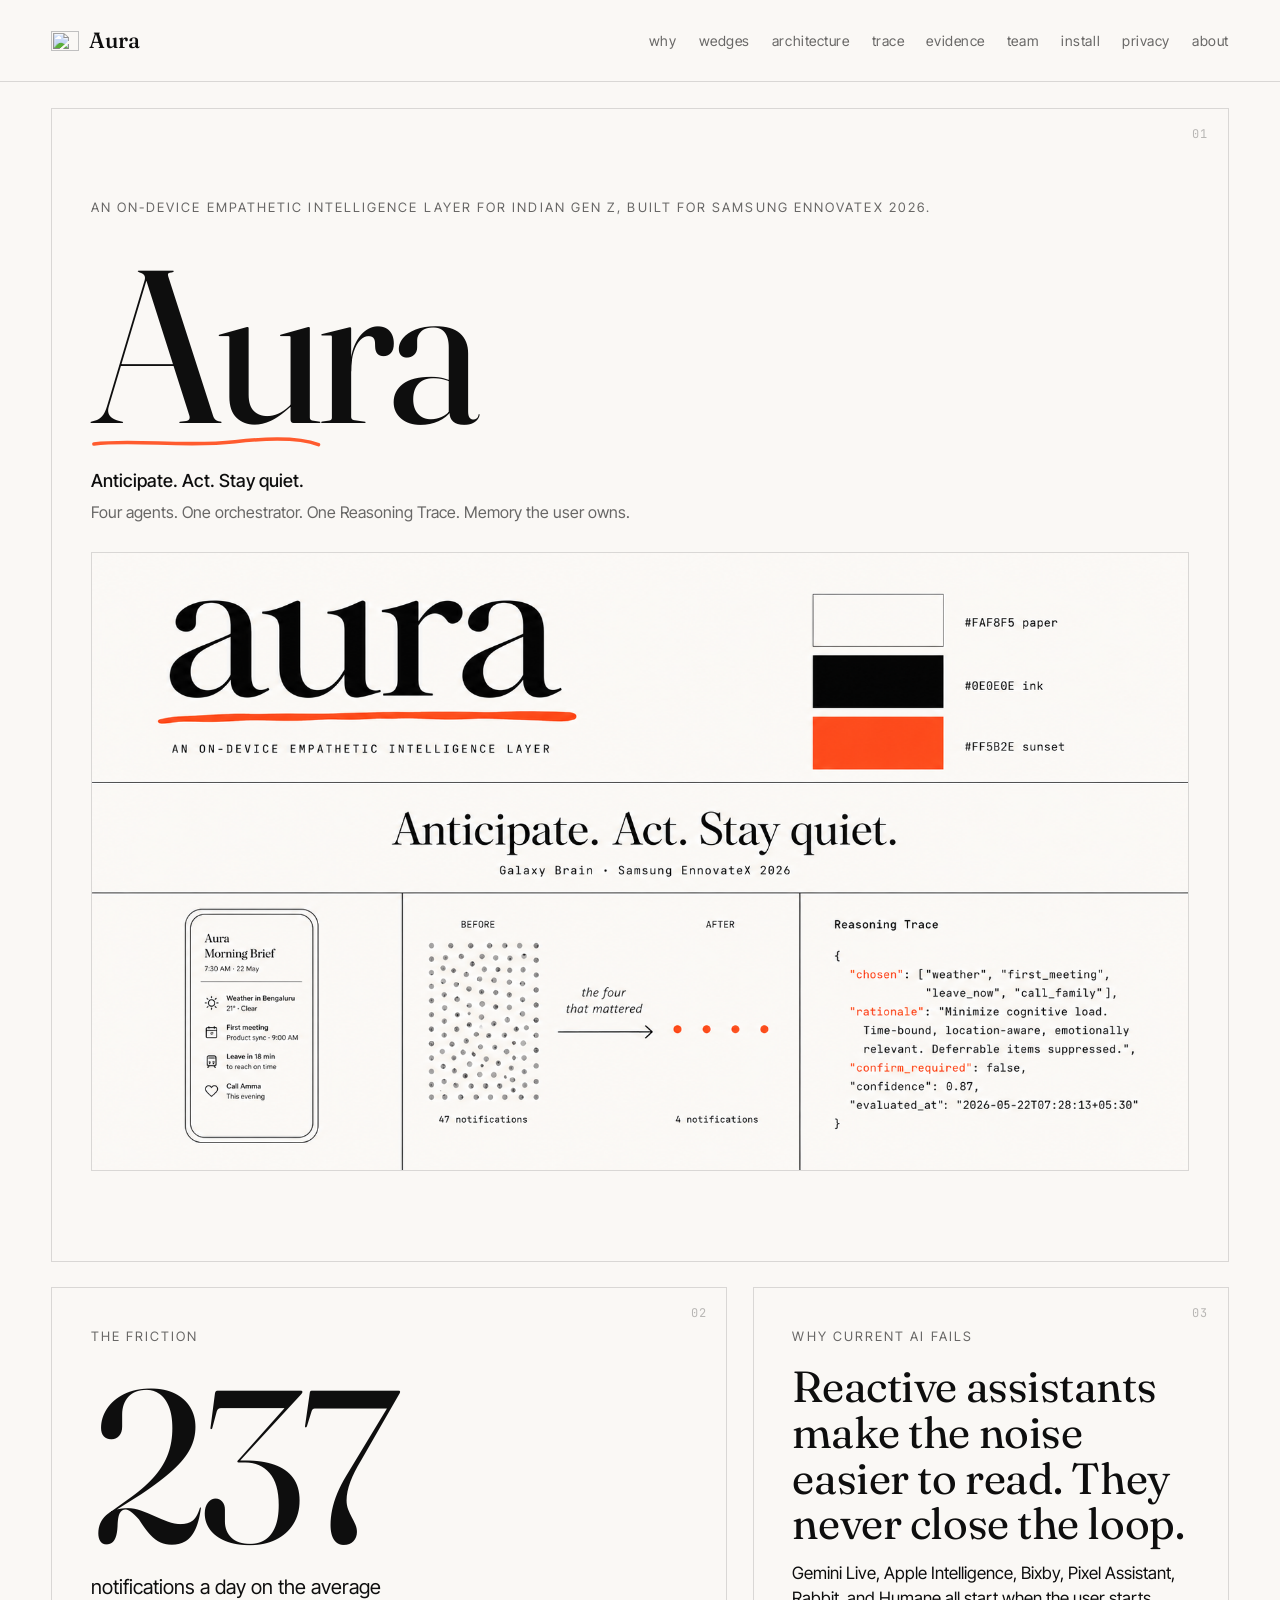
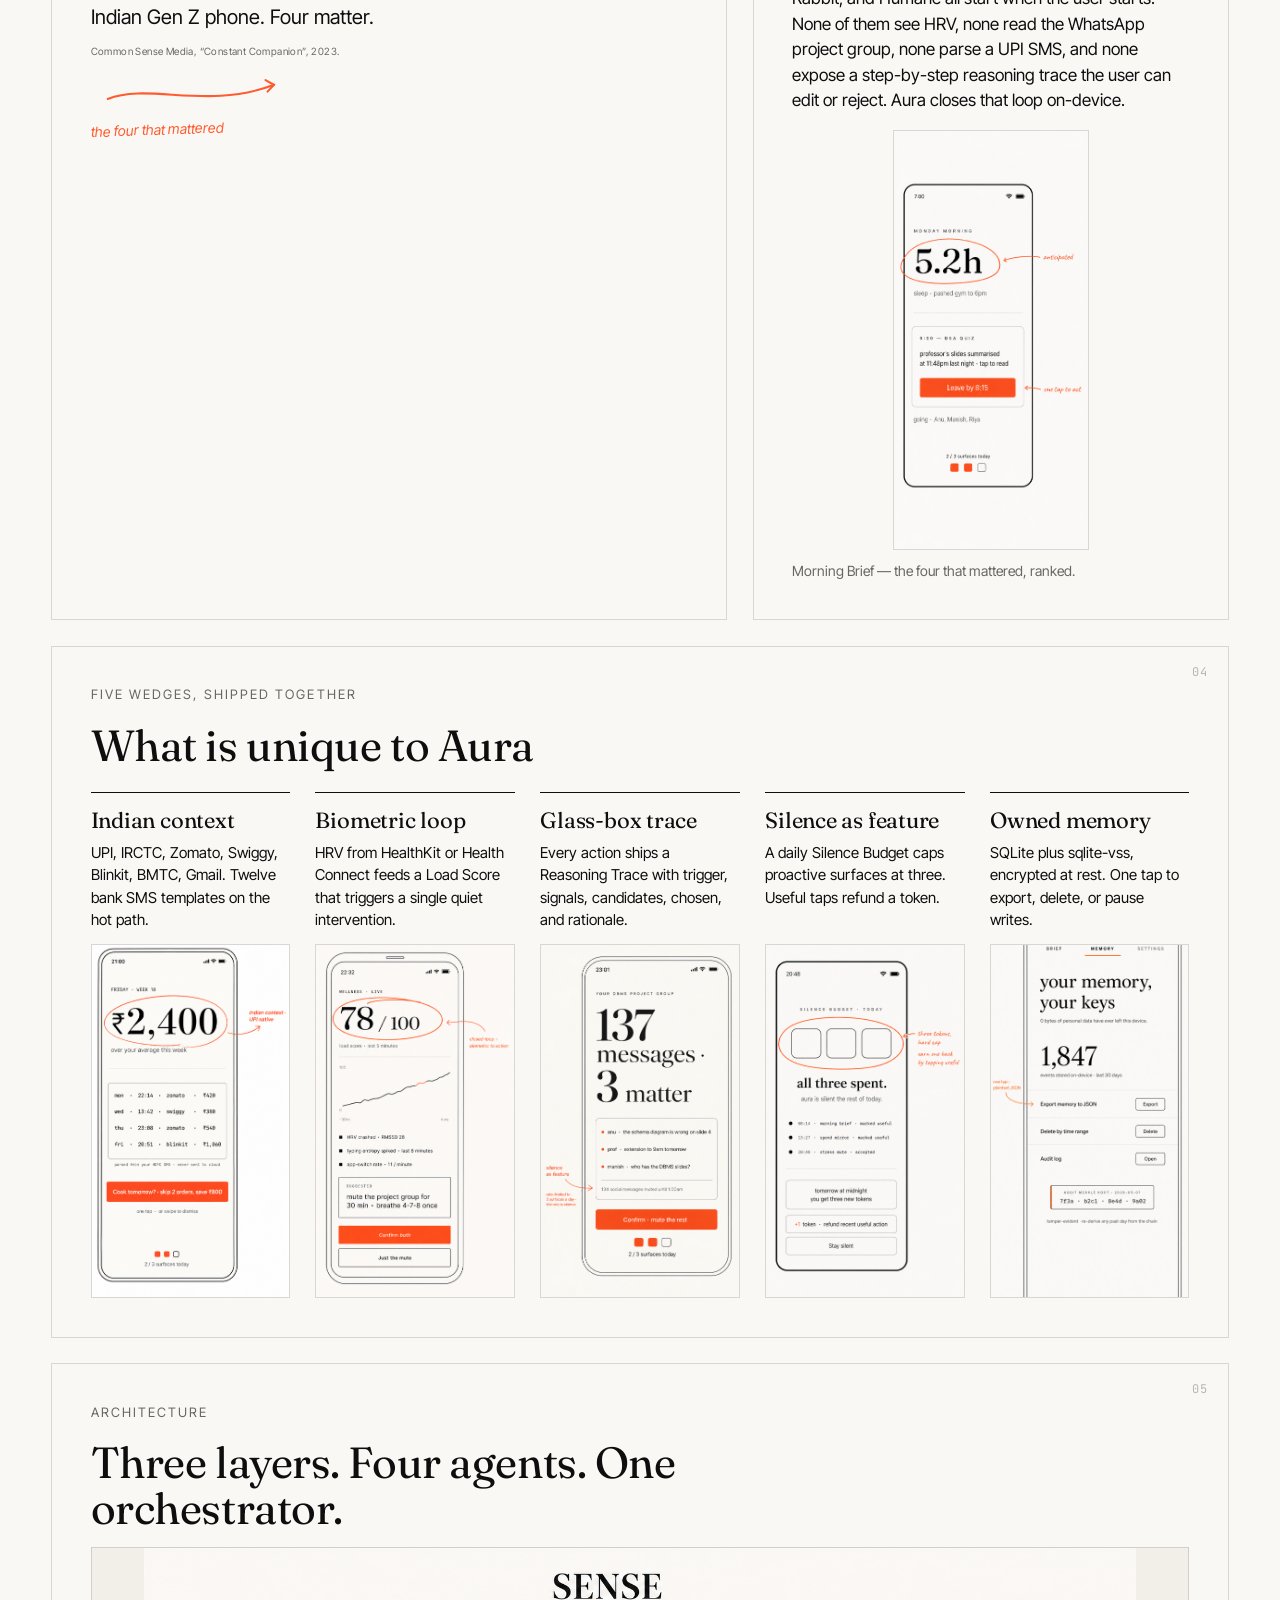
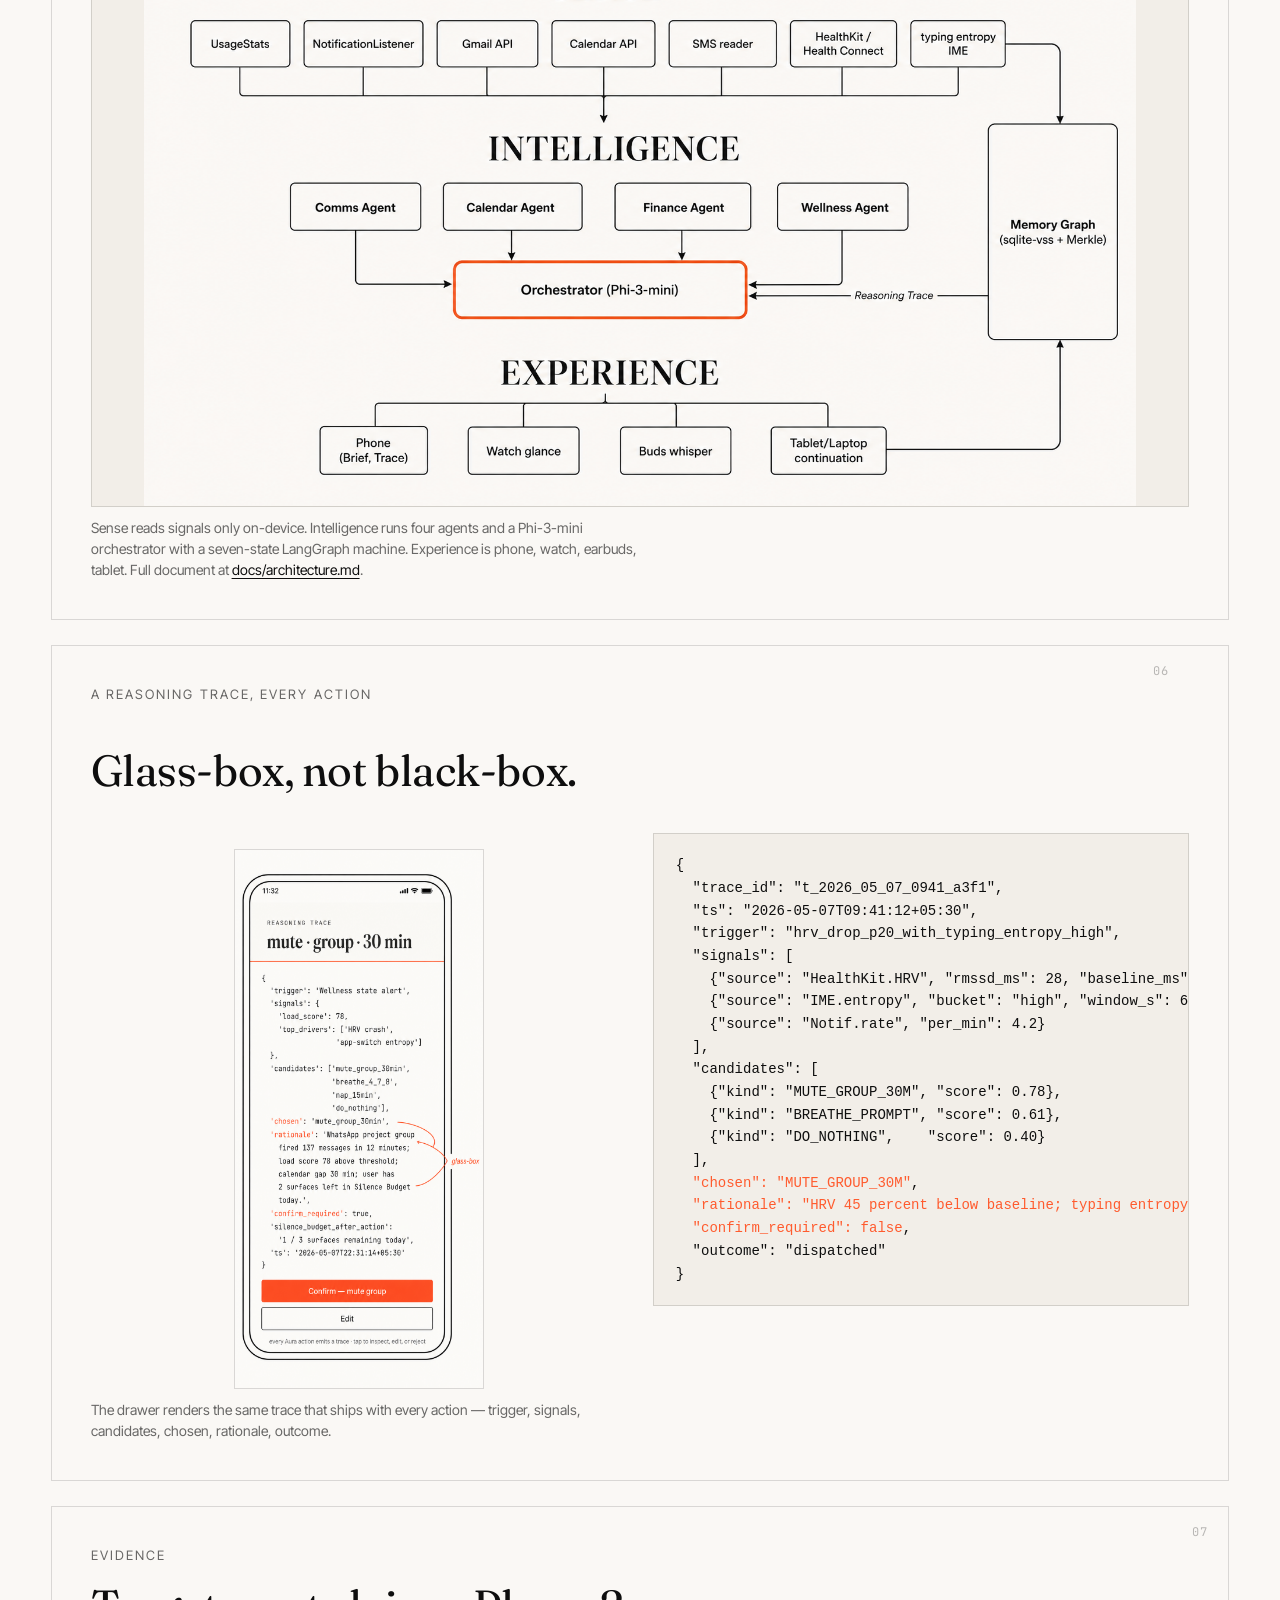
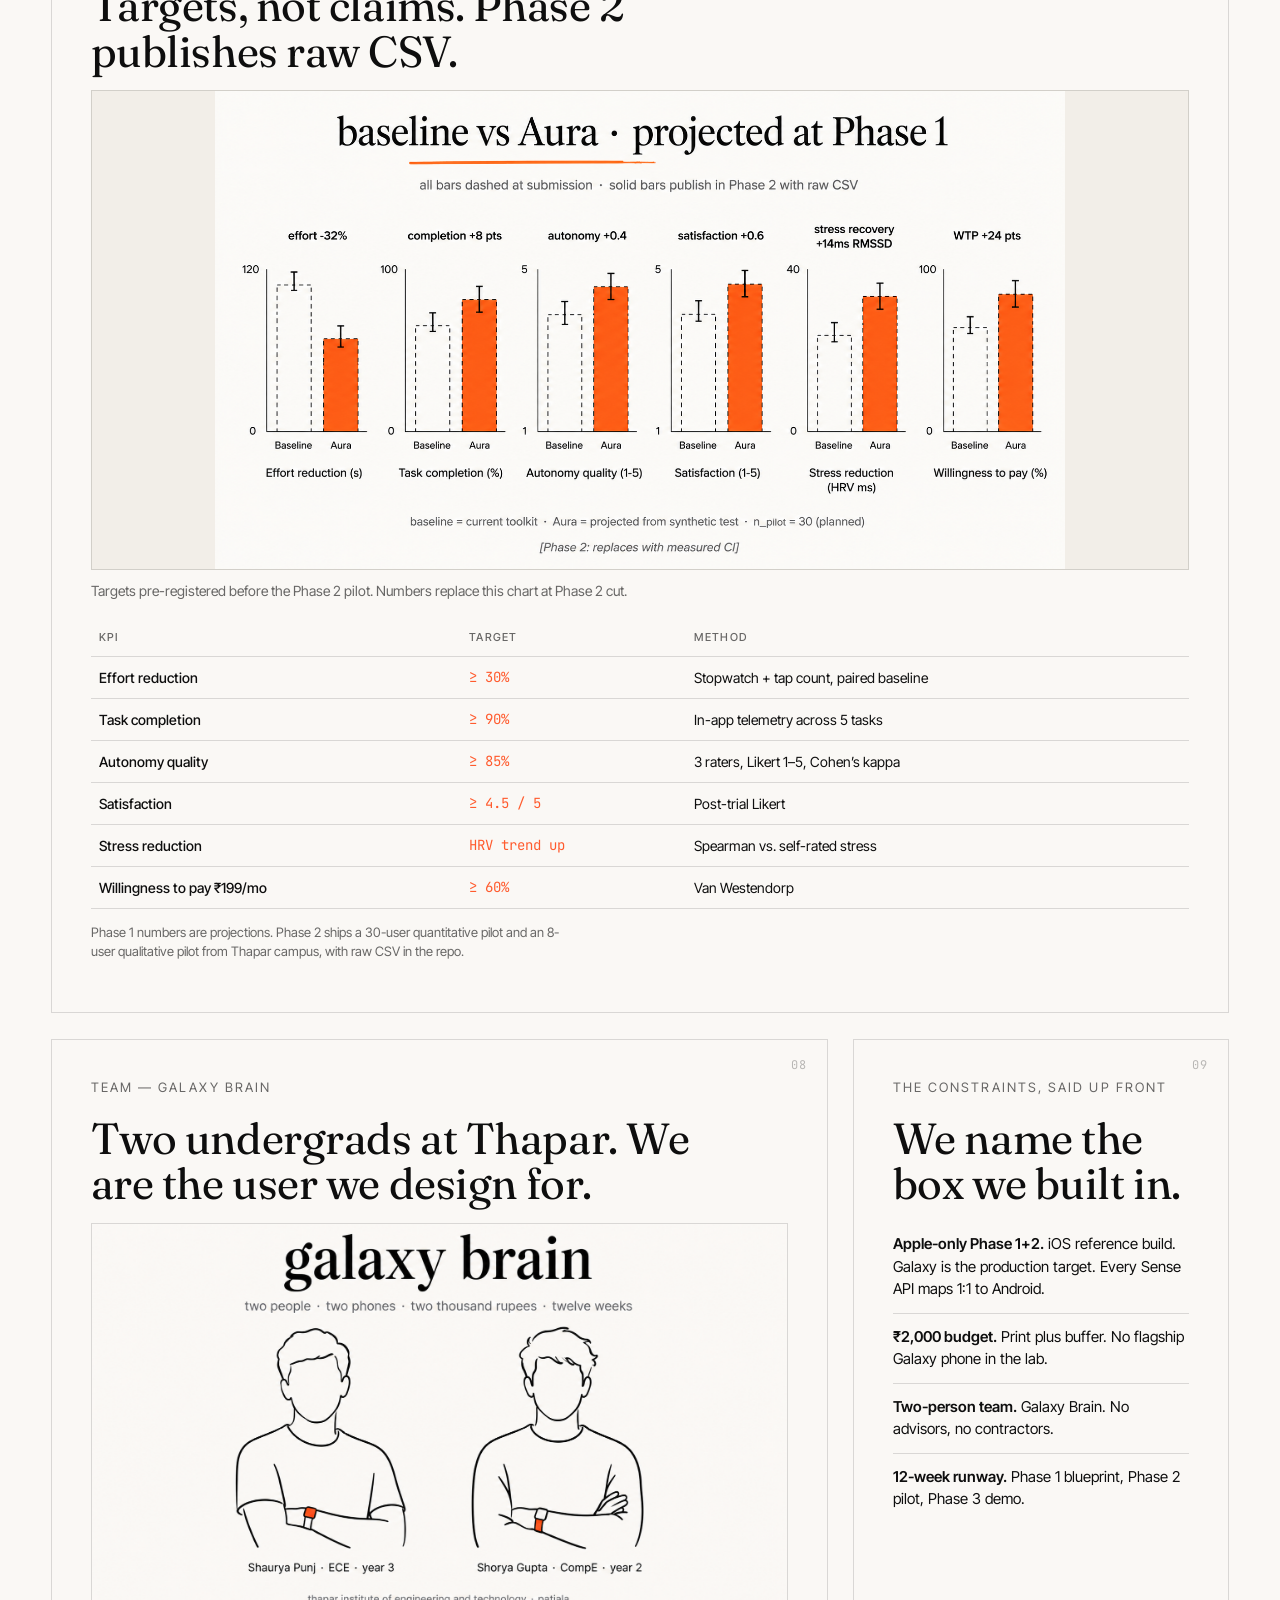
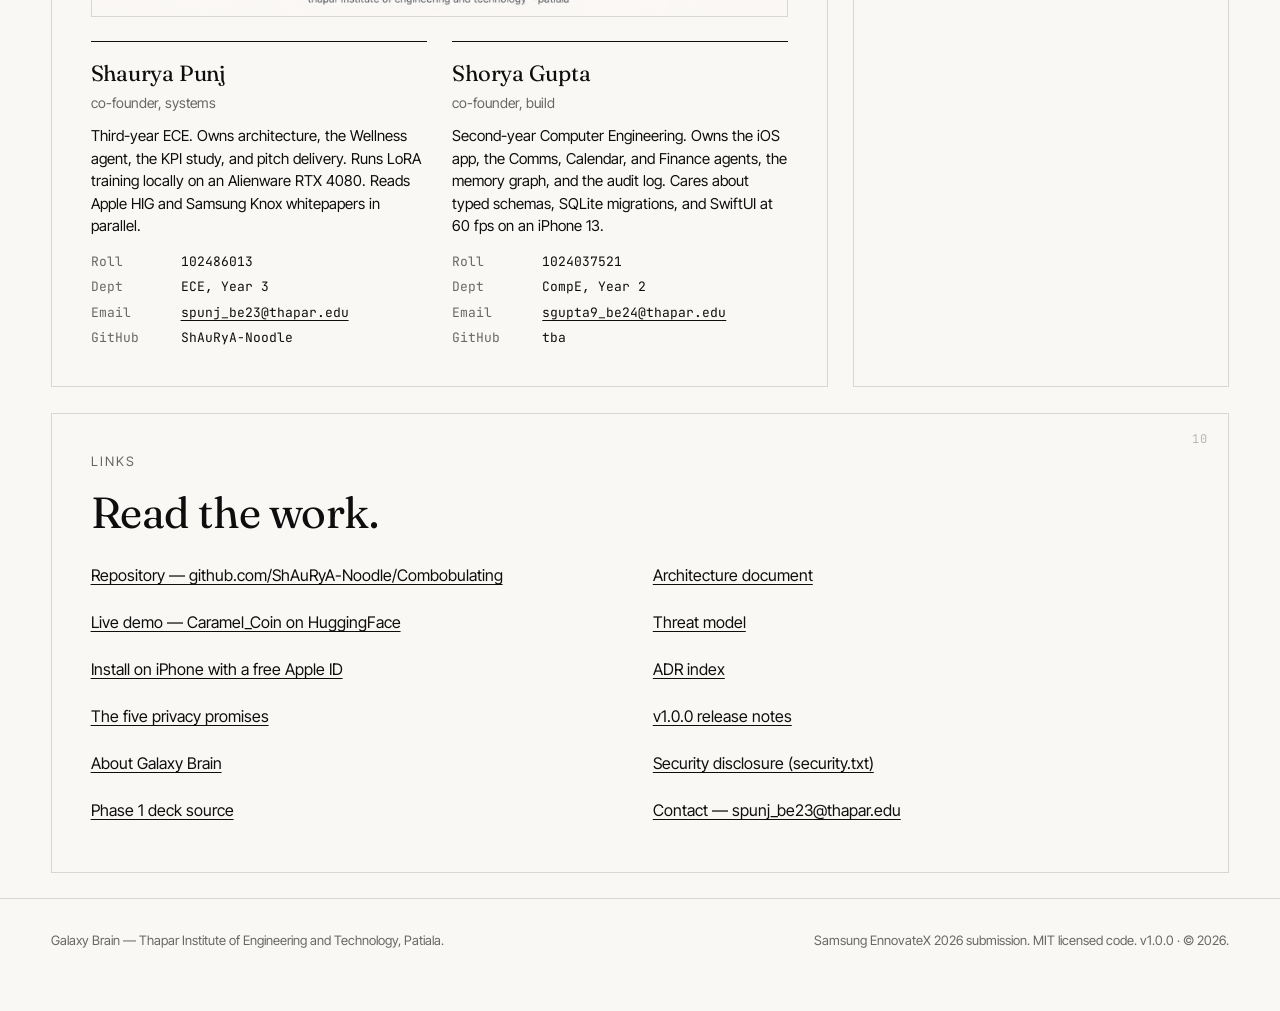
==== docs/site/index.html @ 8a56273a "release: v1.0.0 — Aura ships as a real product Eight parallel agents, eight slices of real engineeri" ====
<!doctype html>
<html lang="en">
<head>
<meta charset="utf-8" />
<meta name="viewport" content="width=device-width,initial-scale=1" />
<title>Aura — Anticipate. Act. Stay quiet.</title>
<meta name="description" content="An on-device empathetic intelligence layer for Indian Gen Z. Built by Galaxy Brain at Thapar Institute for Samsung EnnovateX 2026." />
<meta name="theme-color" content="#FAF8F5" />
<meta property="og:title" content="Aura — Anticipate. Act. Stay quiet." />
<meta property="og:description" content="On-device empathetic intelligence for Indian Gen Z. Four agents, one Phi-3-mini orchestrator, a glass-box Reasoning Trace, a Silence Budget capped at three a day." />
<meta property="og:image" content="assets/aura_01_brand_identity_board.png" />
<meta property="og:type" content="website" />
<meta name="twitter:card" content="summary_large_image" />
<link rel="canonical" href="https://shaurya-noodle.github.io/Combobulating/" />
<link rel="icon" type="image/svg+xml" href="assets/aura_logo.svg" />
<link rel="preconnect" href="https://fonts.googleapis.com" />
<link rel="preconnect" href="https://fonts.gstatic.com" crossorigin />
<link href="https://fonts.googleapis.com/css2?family=Fraunces:opsz,wght@9..144,300;9..144,400;9..144,500;9..144,600&family=Inter+Tight:wght@400;500;600&family=JetBrains+Mono:wght@400;500&display=swap" rel="stylesheet" />
<link rel="stylesheet" href="style.css" />
</head>
<body>
<a class="skip" href="#main">skip to content</a>

<header class="topbar" role="banner">
  <a class="brand" href="#01" aria-label="Aura, home">
    <img src="assets/aura_logo.svg" alt="" width="28" height="28" />
    <span>Aura</span>
  </a>
  <nav class="nav" aria-label="primary">
    <a href="#03">why</a>
    <a href="#04">wedges</a>
    <a href="#05">architecture</a>
    <a href="#06">trace</a>
    <a href="#07">evidence</a>
    <a href="#08">team</a>
    <a href="install.html">install</a>
    <a href="privacy.html">privacy</a>
    <a href="about.html">about</a>
  </nav>
</header>

<main id="main" class="bento" role="main">

  <!-- 01 HERO -->
  <section id="01" class="tile tile-hero" aria-labelledby="hero-title">
    <span class="tile-num">01</span>
    <span class="kicker">an on-device empathetic intelligence layer for indian gen z, built for samsung ennovatex 2026.</span>
    <h1 id="hero-title" class="hero-word">
      Aura
      <svg class="underline" viewBox="0 0 320 18" aria-hidden="true">
        <path d="M4 11 C 60 4, 130 16, 200 8 S 300 6, 316 12" fill="none" stroke="#FF5B2E" stroke-width="5" stroke-linecap="round"/>
      </svg>
    </h1>
    <p class="tagline">Anticipate. Act. Stay quiet.</p>
    <p class="lede">Four agents. One orchestrator. One Reasoning Trace. Memory the user owns.</p>
    <figure class="hero-figure">
      <img src="assets/aura_01_brand_identity_board.png" alt="Aura brand identity board: warm off-white field, deep ink wordmark, sunset-orange accent rule, four agent tiles, and a sample Reasoning Trace." loading="eager" width="1600" height="900" />
    </figure>
  </section>

  <!-- 02 FRICTION -->
  <section id="02" class="tile tile-friction" aria-labelledby="friction-title">
    <span class="tile-num">02</span>
    <span class="kicker">the friction</span>
    <p class="numeral" id="friction-title" aria-label="237 notifications">237</p>
    <p class="numeral-label">notifications a day on the average Indian Gen Z phone. Four matter.</p>
    <p class="cite">Common Sense Media, &ldquo;Constant Companion&rdquo;, 2023.</p>
    <svg class="annotation" viewBox="0 0 220 60" aria-hidden="true">
      <path d="M10 30 C 60 12, 130 48, 210 20" fill="none" stroke="#FF5B2E" stroke-width="2.5" stroke-linecap="round"/>
      <path d="M200 14 L 210 20 L 202 28" fill="none" stroke="#FF5B2E" stroke-width="2.5" stroke-linecap="round"/>
    </svg>
    <p class="annot-text">the four that mattered</p>
  </section>

  <!-- 03 WHY -->
  <section id="03" class="tile tile-why" aria-labelledby="why-title">
    <span class="tile-num">03</span>
    <span class="kicker">why current AI fails</span>
    <h2 id="why-title">Reactive assistants make the noise easier to read. They never close the loop.</h2>
    <p>
      Gemini Live, Apple Intelligence, Bixby, Pixel Assistant, Rabbit, and Humane all
      start when the user starts. None of them see HRV, none read the WhatsApp project
      group, none parse a UPI SMS, and none expose a step-by-step reasoning trace the
      user can edit or reject. Aura closes that loop on-device.
    </p>
    <figure>
      <img src="assets/aura_02_screen_morning_brief.png" alt="Morning Brief screen: a single card naming the four things that matter today, ranked, each with a one-tap action." loading="lazy" width="1080" height="1920" />
      <figcaption>Morning Brief — the four that mattered, ranked.</figcaption>
    </figure>
  </section>

  <!-- 04 WEDGES -->
  <section id="04" class="tile tile-wedges" aria-labelledby="wedges-title">
    <span class="tile-num">04</span>
    <span class="kicker">five wedges, shipped together</span>
    <h2 id="wedges-title">What is unique to Aura</h2>
    <ul class="wedges">
      <li>
        <h3>Indian context</h3>
        <p>UPI, IRCTC, Zomato, Swiggy, Blinkit, BMTC, Gmail. Twelve bank SMS templates on the hot path.</p>
        <img src="assets/aura_05_screen_spend_mirror.png" alt="Spend Mirror screen: month-to-date totals across UPI, Zomato, Swiggy, Blinkit, IRCTC; an anomaly flag highlighted in sunset orange." loading="lazy" width="1080" height="1920" />
      </li>
      <li>
        <h3>Biometric loop</h3>
        <p>HRV from HealthKit or Health Connect feeds a Load Score that triggers a single quiet intervention.</p>
        <img src="assets/aura_07_screen_load_score_panel.png" alt="Load Score panel: HRV trend, sleep debt, notification rate, composite Load Score number with a recommended action." loading="lazy" width="1080" height="1920" />
      </li>
      <li>
        <h3>Glass-box trace</h3>
        <p>Every action ships a Reasoning Trace with trigger, signals, candidates, chosen, and rationale.</p>
        <img src="assets/aura_06_screen_quiet_group_chat.png" alt="Quiet Group Chat screen: a WhatsApp project group muted for 30 minutes with the rationale visible inline." loading="lazy" width="1080" height="1920" />
      </li>
      <li>
        <h3>Silence as feature</h3>
        <p>A daily Silence Budget caps proactive surfaces at three. Useful taps refund a token.</p>
        <img src="assets/aura_08_screen_silence_budget_state.png" alt="Silence Budget settings: three small dots representing today's tokens, with one consumed and two remaining." loading="lazy" width="1080" height="1920" />
      </li>
      <li>
        <h3>Owned memory</h3>
        <p>SQLite plus sqlite-vss, encrypted at rest. One tap to export, delete, or pause writes.</p>
        <img src="assets/aura_04_screen_memory_tab.png" alt="Memory tab: a list of recent nodes — events, transactions, conversations — with export and delete-by-time-range affordances." loading="lazy" width="1080" height="1920" />
      </li>
    </ul>
  </section>

  <!-- 05 ARCHITECTURE -->
  <section id="05" class="tile tile-arch" aria-labelledby="arch-title">
    <span class="tile-num">05</span>
    <span class="kicker">architecture</span>
    <h2 id="arch-title">Three layers. Four agents. One orchestrator.</h2>
    <figure class="arch-figure">
      <img src="assets/aura_12_arch_3_layer_diagram.png" alt="Three-layer architecture diagram: Sense layer at the top reading on-device signals, Intelligence layer in the middle running four agents and a Phi-3-mini orchestrator on a state machine, Experience layer at the bottom across phone, watch, earbuds, tablet. A memory graph and audit log persist on-device alongside." loading="lazy" width="1600" height="1200" />
      <figcaption>
        Sense reads signals only on-device. Intelligence runs four agents and a Phi-3-mini
        orchestrator with a seven-state LangGraph machine. Experience is phone, watch,
        earbuds, tablet. Full document at <a href="../architecture.md">docs/architecture.md</a>.
      </figcaption>
    </figure>
  </section>

  <!-- 06 REASONING TRACE -->
  <section id="06" class="tile tile-trace" aria-labelledby="trace-title">
    <span class="tile-num">06</span>
    <span class="kicker">a reasoning trace, every action</span>
    <h2 id="trace-title">Glass-box, not black-box.</h2>
    <figure class="trace-figure">
      <img src="assets/aura_03_screen_reasoning_trace_drawer.png" alt="Reasoning Trace drawer screen: trigger row, three signal rows, three candidate actions ranked by score, the chosen action highlighted, a short rationale, and a confirm-required toggle." loading="lazy" width="1080" height="1920" />
      <figcaption>The drawer renders the same trace that ships with every action — trigger, signals, candidates, chosen, rationale, outcome.</figcaption>
    </figure>
<pre class="code" aria-label="Sample Reasoning Trace JSON"><code>{
  &quot;trace_id&quot;: &quot;t_2026_05_07_0941_a3f1&quot;,
  &quot;ts&quot;: &quot;2026-05-07T09:41:12+05:30&quot;,
  &quot;trigger&quot;: &quot;hrv_drop_p20_with_typing_entropy_high&quot;,
  &quot;signals&quot;: [
    {&quot;source&quot;: &quot;HealthKit.HRV&quot;, &quot;rmssd_ms&quot;: 28, &quot;baseline_ms&quot;: 51},
    {&quot;source&quot;: &quot;IME.entropy&quot;, &quot;bucket&quot;: &quot;high&quot;, &quot;window_s&quot;: 60},
    {&quot;source&quot;: &quot;Notif.rate&quot;, &quot;per_min&quot;: 4.2}
  ],
  &quot;candidates&quot;: [
    {&quot;kind&quot;: &quot;MUTE_GROUP_30M&quot;, &quot;score&quot;: 0.78},
    {&quot;kind&quot;: &quot;BREATHE_PROMPT&quot;, &quot;score&quot;: 0.61},
    {&quot;kind&quot;: &quot;DO_NOTHING&quot;,    &quot;score&quot;: 0.40}
  ],
  <span class="hi">&quot;chosen&quot;: &quot;MUTE_GROUP_30M&quot;</span>,
  <span class="hi">&quot;rationale&quot;: &quot;HRV 45 percent below baseline; typing entropy high; group rate 4.2/min. Mute is reversible and does not consume the Silence Budget.&quot;</span>,
  <span class="hi">&quot;confirm_required&quot;: false</span>,
  &quot;outcome&quot;: &quot;dispatched&quot;
}</code></pre>
  </section>

  <!-- 07 EVIDENCE -->
  <section id="07" class="tile tile-evidence" aria-labelledby="evidence-title">
    <span class="tile-num">07</span>
    <span class="kicker">evidence</span>
    <h2 id="evidence-title">Targets, not claims. Phase 2 publishes raw CSV.</h2>
    <figure>
      <img src="assets/aura_15_chart_kpi_baseline_vs_aura.png" alt="KPI bar chart: baseline versus Aura across effort reduction, task completion, autonomy quality, satisfaction, and stress trend, with target thresholds drawn as dashed sunset-orange rules." loading="lazy" width="1600" height="900" />
      <figcaption>Targets pre-registered before the Phase 2 pilot. Numbers replace this chart at Phase 2 cut.</figcaption>
    </figure>
    <table class="kpi" aria-describedby="kpi-note">
      <thead>
        <tr><th scope="col">KPI</th><th scope="col">Target</th><th scope="col">Method</th></tr>
      </thead>
      <tbody>
        <tr><th scope="row">Effort reduction</th><td>&ge; 30%</td><td>Stopwatch + tap count, paired baseline</td></tr>
        <tr><th scope="row">Task completion</th><td>&ge; 90%</td><td>In-app telemetry across 5 tasks</td></tr>
        <tr><th scope="row">Autonomy quality</th><td>&ge; 85%</td><td>3 raters, Likert 1&ndash;5, Cohen&rsquo;s kappa</td></tr>
        <tr><th scope="row">Satisfaction</th><td>&ge; 4.5 / 5</td><td>Post-trial Likert</td></tr>
        <tr><th scope="row">Stress reduction</th><td>HRV trend up</td><td>Spearman vs. self-rated stress</td></tr>
        <tr><th scope="row">Willingness to pay &#8377;199/mo</th><td>&ge; 60%</td><td>Van Westendorp</td></tr>
      </tbody>
    </table>
    <p id="kpi-note" class="note">Phase 1 numbers are projections. Phase 2 ships a 30-user quantitative pilot and an 8-user qualitative pilot from Thapar campus, with raw CSV in the repo.</p>
  </section>

  <!-- 08 TEAM -->
  <section id="08" class="tile tile-team" aria-labelledby="team-title">
    <span class="tile-num">08</span>
    <span class="kicker">team &mdash; galaxy brain</span>
    <h2 id="team-title">Two undergrads at Thapar. We are the user we design for.</h2>
    <figure class="team-figure">
      <img src="assets/aura_22_press_kit_team_portrait.png" alt="Press kit team portrait: Galaxy Brain, two undergraduates at Thapar Institute, framed in the editorial palette." loading="lazy" width="1600" height="1067" />
    </figure>
    <div class="team-grid">
      <article class="card">
        <h3>Shaurya Punj</h3>
        <p class="role">co-founder, systems</p>
        <p>Third-year ECE. Owns architecture, the Wellness agent, the KPI study, and pitch delivery. Runs LoRA training locally on an Alienware RTX 4080. Reads Apple HIG and Samsung Knox whitepapers in parallel.</p>
        <dl class="meta">
          <dt>Roll</dt><dd>102486013</dd>
          <dt>Dept</dt><dd>ECE, Year 3</dd>
          <dt>Email</dt><dd><a href="mailto:spunj_be23@thapar.edu">spunj_be23@thapar.edu</a></dd>
          <dt>GitHub</dt><dd>ShAuRyA-Noodle</dd>
        </dl>
      </article>
      <article class="card">
        <h3>Shorya Gupta</h3>
        <p class="role">co-founder, build</p>
        <p>Second-year Computer Engineering. Owns the iOS app, the Comms, Calendar, and Finance agents, the memory graph, and the audit log. Cares about typed schemas, SQLite migrations, and SwiftUI at 60 fps on an iPhone 13.</p>
        <dl class="meta">
          <dt>Roll</dt><dd>1024037521</dd>
          <dt>Dept</dt><dd>CompE, Year 2</dd>
          <dt>Email</dt><dd><a href="mailto:sgupta9_be24@thapar.edu">sgupta9_be24@thapar.edu</a></dd>
          <dt>GitHub</dt><dd>tba</dd>
        </dl>
      </article>
    </div>
  </section>

  <!-- 09 CONSTRAINTS -->
  <section id="09" class="tile tile-constraints" aria-labelledby="constraints-title">
    <span class="tile-num">09</span>
    <span class="kicker">the constraints, said up front</span>
    <h2 id="constraints-title">We name the box we built in.</h2>
    <ul class="constraints">
      <li><strong>Apple-only Phase 1+2.</strong> iOS reference build. Galaxy is the production target. Every Sense API maps 1:1 to Android.</li>
      <li><strong>&#8377;2,000 budget.</strong> Print plus buffer. No flagship Galaxy phone in the lab.</li>
      <li><strong>Two-person team.</strong> Galaxy Brain. No advisors, no contractors.</li>
      <li><strong>12-week runway.</strong> Phase 1 blueprint, Phase 2 pilot, Phase 3 demo.</li>
    </ul>
  </section>

  <!-- 10 LINKS -->
  <section id="10" class="tile tile-links" aria-labelledby="links-title">
    <span class="tile-num">10</span>
    <span class="kicker">links</span>
    <h2 id="links-title">Read the work.</h2>
    <ul class="links">
      <li><a href="https://github.com/ShAuRyA-Noodle/Combobulating">Repository &mdash; github.com/ShAuRyA-Noodle/Combobulating</a></li>
      <li><a href="https://huggingface.co/spaces/Shaurya-Noodle/Caramel_Coin">Live demo &mdash; Caramel_Coin on HuggingFace</a></li>
      <li><a href="install.html">Install on iPhone with a free Apple ID</a></li>
      <li><a href="privacy.html">The five privacy promises</a></li>
      <li><a href="about.html">About Galaxy Brain</a></li>
      <li><a href="../../deck/phase1_blueprint/">Phase 1 deck source</a></li>
      <li><a href="../architecture.md">Architecture document</a></li>
      <li><a href="../threat_model.md">Threat model</a></li>
      <li><a href="../decisions/">ADR index</a></li>
      <li><a href="../release_notes/v1.0.0.md">v1.0.0 release notes</a></li>
      <li><a href="/.well-known/security.txt">Security disclosure (security.txt)</a></li>
      <li><a href="mailto:spunj_be23@thapar.edu">Contact &mdash; spunj_be23@thapar.edu</a></li>
    </ul>
  </section>

</main>

<footer class="foot" role="contentinfo">
  <p>Galaxy Brain &mdash; Thapar Institute of Engineering and Technology, Patiala.</p>
  <p>Samsung EnnovateX 2026 submission. MIT licensed code. v1.0.0 &middot; &copy; 2026.</p>
</footer>

</body>
</html>
---- docs/site/style.css ----
/* Aura site v2 — locked palette and type scale.
   Background #FAF8F5, ink #0E0E0E, accent #FF5B2E.
   Display Fraunces, body Inter Tight, mono JetBrains Mono.
   Single file, no preprocessor. */

:root {
  --bg: #FAF8F5;
  --bg-alt: #F2EEE8;
  --ink: #0E0E0E;
  --ink-60: rgba(14, 14, 14, 0.62);
  --ink-30: rgba(14, 14, 14, 0.28);
  --ink-12: rgba(14, 14, 14, 0.12);
  --accent: #FF5B2E;
  --rule: rgba(14, 14, 14, 0.14);
  --serif: "Fraunces", Georgia, "Times New Roman", serif;
  --sans: "Inter Tight", system-ui, -apple-system, "Helvetica Neue", Arial, sans-serif;
  --mono: "JetBrains Mono", ui-monospace, "SF Mono", Menlo, monospace;
  --pad: clamp(28px, 4vw, 56px);
  --gap: clamp(16px, 2vw, 28px);
}

* { box-sizing: border-box; }
html, body { margin: 0; padding: 0; }
html { scroll-behavior: smooth; }

body {
  background: var(--bg);
  color: var(--ink);
  font-family: var(--sans);
  font-size: 18px;
  line-height: 1.5;
  -webkit-font-smoothing: antialiased;
  -moz-osx-font-smoothing: grayscale;
  text-rendering: optimizeLegibility;
}

img { max-width: 100%; height: auto; display: block; }

a {
  color: var(--ink);
  text-decoration: underline;
  text-decoration-thickness: 1px;
  text-underline-offset: 3px;
}
a:hover, a:focus-visible { color: var(--accent); text-decoration-color: var(--accent); }
a:focus-visible { outline: 2px solid var(--accent); outline-offset: 3px; border-radius: 2px; }

.skip {
  position: absolute; left: -9999px; top: 0; padding: 8px 12px;
  background: var(--ink); color: var(--bg);
}
.skip:focus { left: 12px; top: 12px; z-index: 10; }

/* Top bar */
.topbar {
  display: flex; align-items: center; justify-content: space-between;
  padding: 24px var(--pad);
  border-bottom: 1px solid var(--rule);
  position: sticky; top: 0; background: var(--bg); z-index: 5;
}
.brand {
  display: inline-flex; align-items: center; gap: 10px;
  font-family: var(--serif); font-weight: 500; font-size: 22px;
  text-decoration: none;
}
.brand img { display: block; }
.nav { display: flex; gap: 22px; flex-wrap: wrap; }
.nav a {
  font-size: 14px; letter-spacing: 0.04em;
  text-transform: lowercase; text-decoration: none; color: var(--ink-60);
}
.nav a:hover, .nav a:focus-visible { color: var(--accent); }

/* Bento grid */
.bento {
  display: grid;
  grid-template-columns: repeat(12, 1fr);
  gap: var(--gap);
  padding: var(--gap) var(--pad);
}

.tile {
  position: relative;
  border: 1px solid var(--rule);
  background: var(--bg);
  padding: clamp(24px, 3vw, 40px);
  grid-column: span 12;
  min-height: 220px;
}

.tile-num {
  position: absolute; top: 16px; right: 20px;
  font-family: var(--mono); font-size: 12px; color: var(--ink-30);
  letter-spacing: 0.08em;
}

.kicker {
  display: block;
  font-size: 13px; letter-spacing: 0.16em;
  text-transform: uppercase; color: var(--ink-60);
  margin-bottom: 18px;
}

h1, h2, h3 { font-family: var(--serif); font-weight: 400; margin: 0 0 14px; letter-spacing: -0.01em; }
h2 { font-size: clamp(28px, 3.4vw, 56px); line-height: 1.05; max-width: 22ch; }
h3 { font-size: 22px; line-height: 1.2; }

p { margin: 0 0 12px; max-width: 60ch; }

figure { margin: 16px 0 0; }
figcaption { font-size: 14px; color: var(--ink-60); margin-top: 10px; max-width: 70ch; }

/* 01 hero */
.tile-hero { grid-column: span 12; padding-block: clamp(48px, 7vw, 96px); }
.hero-word {
  font-family: var(--serif);
  font-weight: 400;
  font-size: clamp(96px, 17vw, 240px);
  line-height: 0.92;
  letter-spacing: -0.03em;
  margin: 8px 0 4px;
  position: relative;
  display: inline-block;
}
.underline { display: block; width: clamp(120px, 18vw, 280px); height: auto; margin-top: -8px; }
.tagline { font-size: clamp(18px, 1.4vw, 22px); font-weight: 500; margin-top: 14px; margin-bottom: 6px; }
.lede { color: var(--ink-60); font-size: 16px; }
.hero-figure { margin-top: 28px; }
.hero-figure img { border: 1px solid var(--rule); }

/* 02 friction */
.tile-friction { grid-column: span 7; }
.numeral {
  font-family: var(--serif); font-weight: 400;
  font-size: clamp(120px, 17vw, 240px);
  line-height: 0.92; letter-spacing: -0.03em;
  margin: 10px 0 8px;
}
.numeral-label { font-size: 20px; max-width: 28ch; }
.cite { font-size: 10px; color: var(--ink-60); letter-spacing: 0.04em; }
.annotation { display: block; width: 200px; height: 50px; margin: 12px 0 4px; transform: rotate(-2deg); }
.annot-text {
  font-family: var(--sans); font-style: italic; font-size: 14px;
  color: var(--accent); transform: rotate(-2deg); transform-origin: left;
  margin-top: -4px;
}

/* 03 why */
.tile-why { grid-column: span 5; }
.tile-why p { font-size: 17px; }
.tile-why figure img { max-height: 420px; width: auto; margin: 0 auto; border: 1px solid var(--rule); }

/* 04 wedges */
.tile-wedges { grid-column: span 12; }
.wedges {
  list-style: none; padding: 0; margin: 24px 0 0;
  display: grid; grid-template-columns: repeat(5, 1fr); gap: var(--gap);
}
.wedges li { border-top: 1px solid var(--ink); padding-top: 14px; display: flex; flex-direction: column; }
.wedges h3 { font-size: 22px; margin-bottom: 8px; }
.wedges p { font-size: 15px; color: var(--ink); margin-bottom: 12px; }
.wedges img { margin-top: auto; border: 1px solid var(--rule); aspect-ratio: 9 / 16; object-fit: cover; }

/* 05 architecture */
.tile-arch { grid-column: span 12; }
.arch-figure img { width: 100%; max-height: 560px; object-fit: contain; border: 1px solid var(--rule); background: var(--bg-alt); }

/* 06 trace */
.tile-trace { grid-column: span 12; display: grid; grid-template-columns: 1fr 1fr; gap: var(--gap); align-items: start; }
.tile-trace > .tile-num, .tile-trace > .kicker, .tile-trace > h2 { grid-column: 1 / -1; }
.trace-figure img { max-height: 540px; width: auto; margin: 0 auto; border: 1px solid var(--rule); }
.code {
  font-family: var(--mono); font-size: 14px; line-height: 1.55;
  background: var(--bg-alt);
  border: 1px solid var(--rule);
  padding: 20px 22px; margin: 0;
  overflow-x: auto;
  white-space: pre;
  align-self: start;
}
.code .hi { color: var(--accent); font-weight: 500; }

/* 07 evidence */
.tile-evidence { grid-column: span 12; }
.tile-evidence figure img { max-height: 480px; width: 100%; object-fit: contain; border: 1px solid var(--rule); background: var(--bg-alt); }
.kpi { width: 100%; border-collapse: collapse; margin-top: 18px; font-size: 14px; }
.kpi th, .kpi td { text-align: left; padding: 10px 8px; border-bottom: 1px solid var(--rule); vertical-align: top; }
.kpi thead th {
  font-family: var(--sans); font-weight: 500; font-size: 11px;
  letter-spacing: 0.12em; text-transform: uppercase; color: var(--ink-60);
}
.kpi tbody th { font-weight: 500; }
.kpi td:nth-child(2) { color: var(--accent); font-family: var(--mono); white-space: nowrap; }
.note { font-size: 13px; color: var(--ink-60); margin-top: 14px; }

/* 08 team */
.tile-team { grid-column: span 8; }
.team-figure { margin-bottom: 24px; }
.team-figure img { border: 1px solid var(--rule); width: 100%; max-height: 520px; object-fit: cover; }
.team-grid { display: grid; grid-template-columns: 1fr 1fr; gap: var(--gap); margin-top: 18px; }
.card { border-top: 1px solid var(--ink); padding-top: 18px; }
.card .role { font-size: 14px; color: var(--ink-60); margin-top: -8px; margin-bottom: 12px; }
.card p { font-size: 15px; }
.meta { display: grid; grid-template-columns: 80px 1fr; row-gap: 6px; column-gap: 10px; margin: 14px 0 0; font-family: var(--mono); font-size: 13px; }
.meta dt { color: var(--ink-60); }
.meta dd { margin: 0; }

/* 09 constraints */
.tile-constraints { grid-column: span 4; }
.constraints { list-style: none; padding: 0; margin: 12px 0 0; }
.constraints li { font-size: 15px; padding: 12px 0; border-bottom: 1px solid var(--rule); }
.constraints li:last-child { border-bottom: 0; }
.constraints strong { font-weight: 600; }

/* 10 links */
.tile-links { grid-column: span 12; }
.links { list-style: none; padding: 0; margin: 16px 0 0; columns: 2; column-gap: var(--gap); }
.links li { padding: 10px 0; break-inside: avoid; }
.links a { font-size: 16px; }

/* Subpage layout — about, install, privacy */
.page {
  max-width: 860px; margin: 0 auto;
  padding: clamp(32px, 5vw, 64px) var(--pad);
}
.page h1 { font-size: clamp(40px, 5vw, 72px); line-height: 1.05; margin-bottom: 8px; }
.page .lede { color: var(--ink-60); font-size: 18px; margin-bottom: 28px; }
.page h2 { font-size: clamp(24px, 2.6vw, 36px); margin-top: 36px; }
.page h3 { font-size: 20px; margin-top: 24px; }
.page p, .page li { font-size: 17px; }
.page ol, .page ul { padding-left: 22px; }
.page li { margin: 8px 0; }
.page pre.code { white-space: pre-wrap; word-break: break-word; }
.page figure { margin: 24px 0; }
.page figure img { border: 1px solid var(--rule); }
.page .crumbs { font-size: 13px; color: var(--ink-60); margin-bottom: 24px; }
.page .crumbs a { color: var(--ink-60); }
.page .promise {
  border-left: 3px solid var(--accent); padding: 4px 0 4px 16px; margin: 18px 0;
}
.page .promise h3 { margin: 0 0 6px; }

/* Footer */
.foot {
  border-top: 1px solid var(--rule);
  padding: 32px var(--pad) 48px;
  font-size: 13px; color: var(--ink-60);
  display: flex; justify-content: space-between; flex-wrap: wrap; gap: 12px;
}

/* Mobile */
@media (max-width: 1024px) {
  .wedges { grid-template-columns: repeat(2, 1fr); }
  .tile-trace { grid-template-columns: 1fr; }
}
@media (max-width: 768px) {
  body { font-size: 17px; }
  .topbar { flex-direction: column; align-items: flex-start; gap: 12px; padding: 16px var(--pad); position: static; }
  .nav { gap: 14px; }
  .bento { grid-template-columns: 1fr; }
  .tile,
  .tile-hero, .tile-friction, .tile-why, .tile-wedges, .tile-arch,
  .tile-trace, .tile-evidence, .tile-team, .tile-constraints, .tile-links {
    grid-column: 1 / -1;
  }
  .wedges { grid-template-columns: 1fr; }
  .team-grid { grid-template-columns: 1fr; }
  .links { columns: 1; }
  .hero-word { font-size: 96px; }
  .numeral { font-size: 120px; }
  .foot { flex-direction: column; }
}

/* Print */
@media print {
  .topbar, .nav, .skip { display: none; }
  .tile { border: 0; padding: 8px 0; }
  body { color: #000; background: #fff; }
}

/* Reduced motion */
@media (prefers-reduced-motion: reduce) {
  html { scroll-behavior: auto; }
}
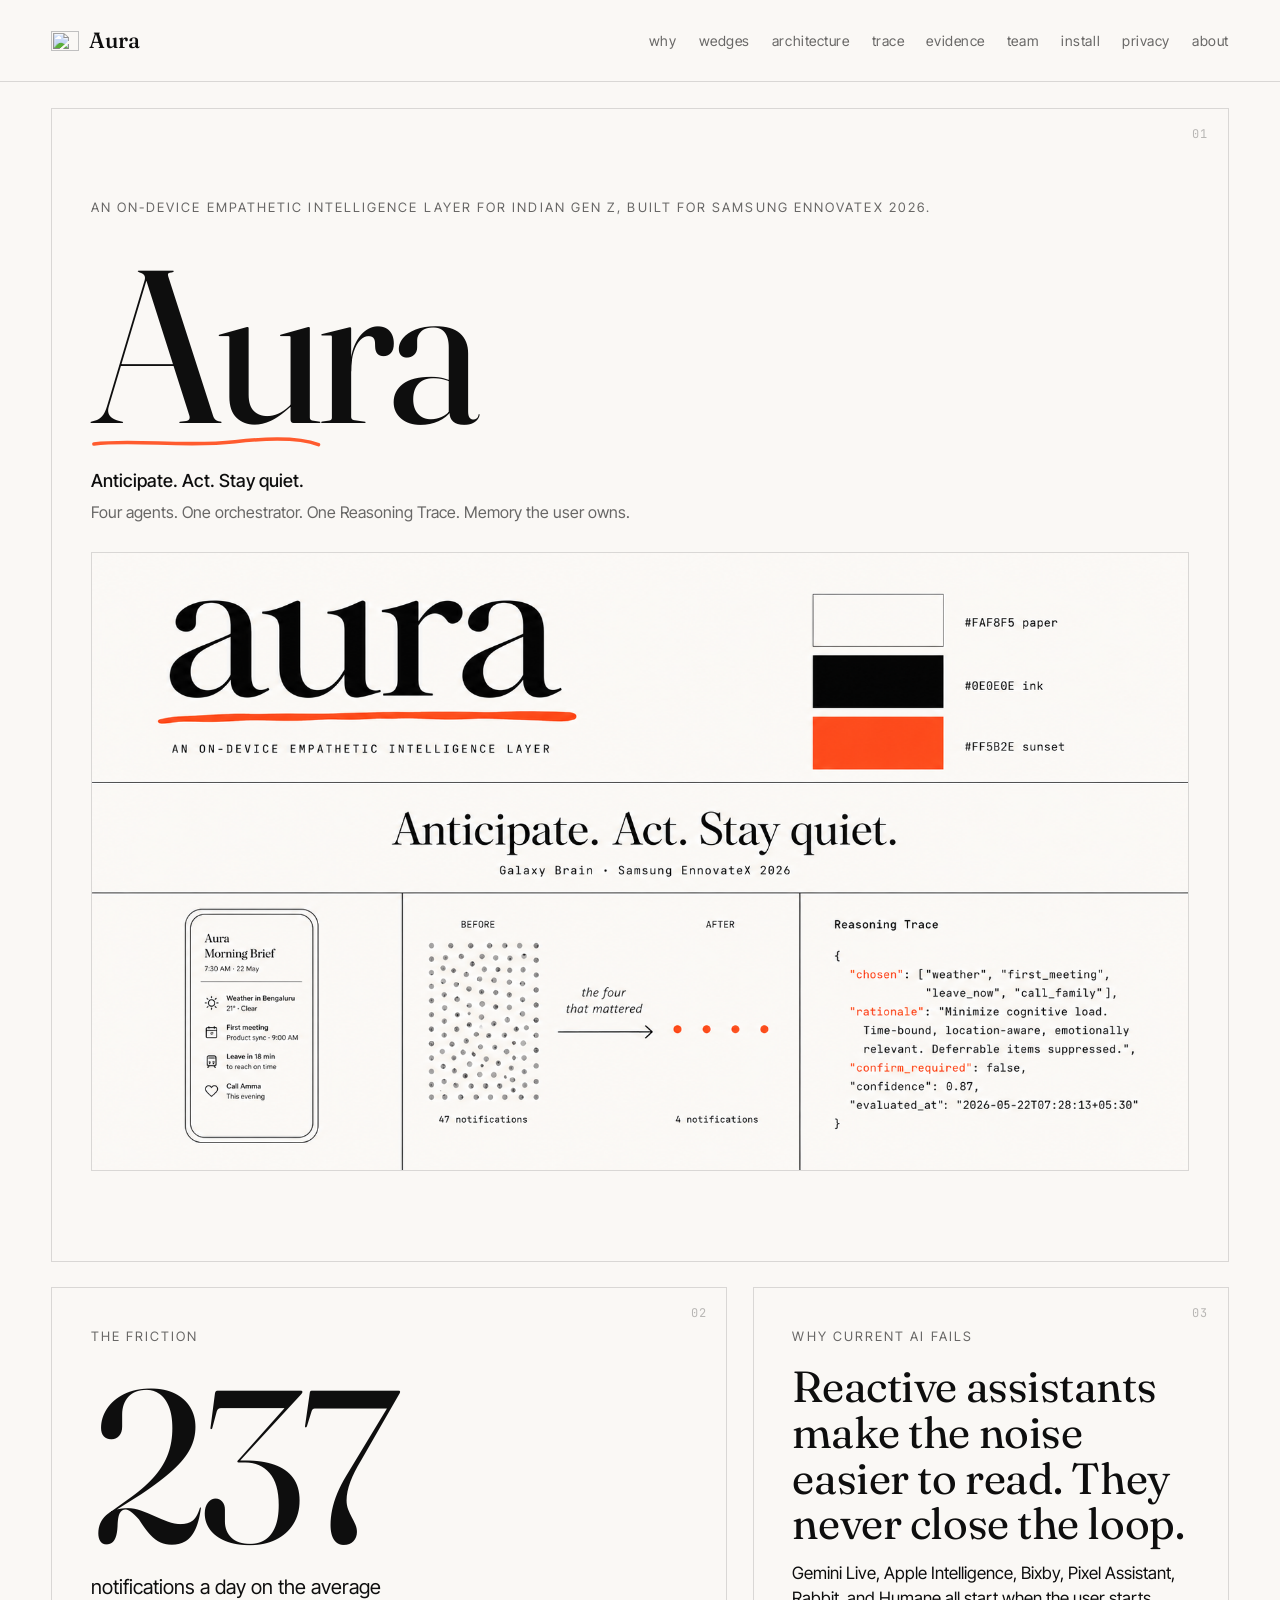
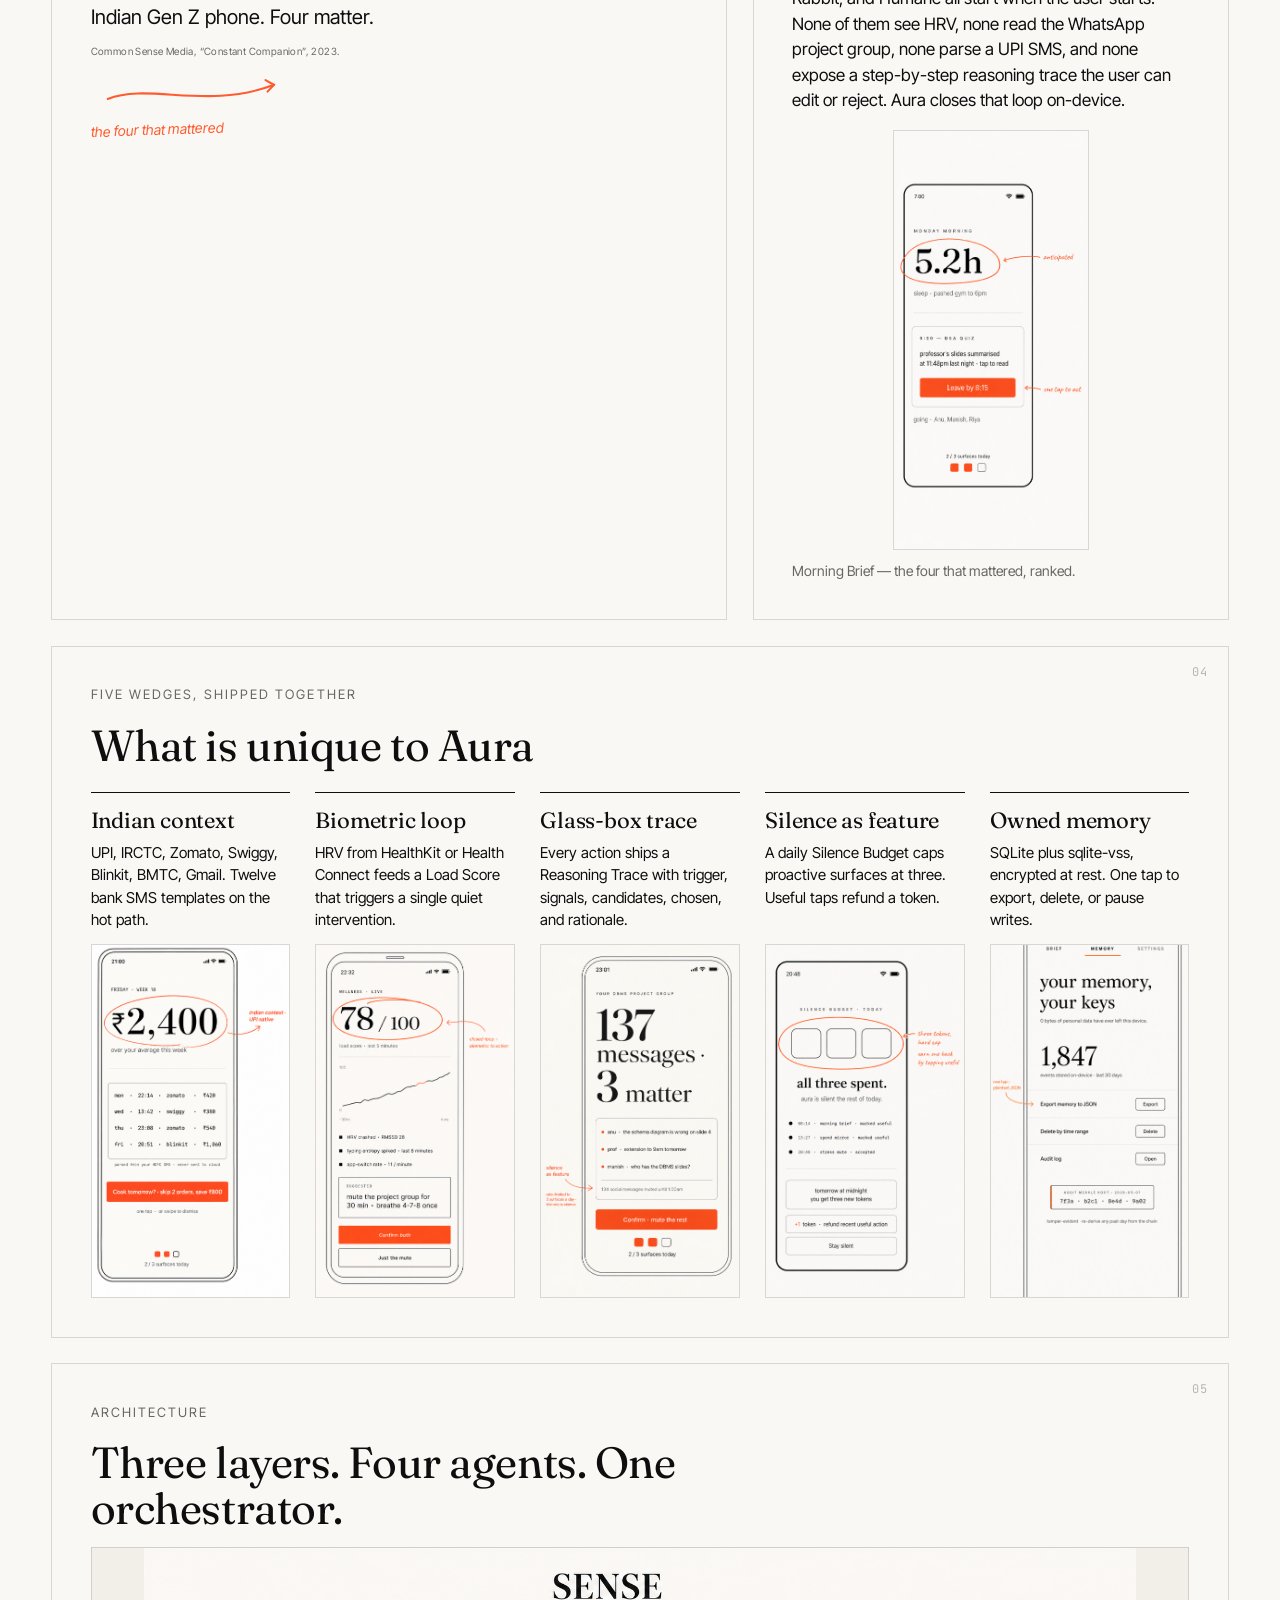
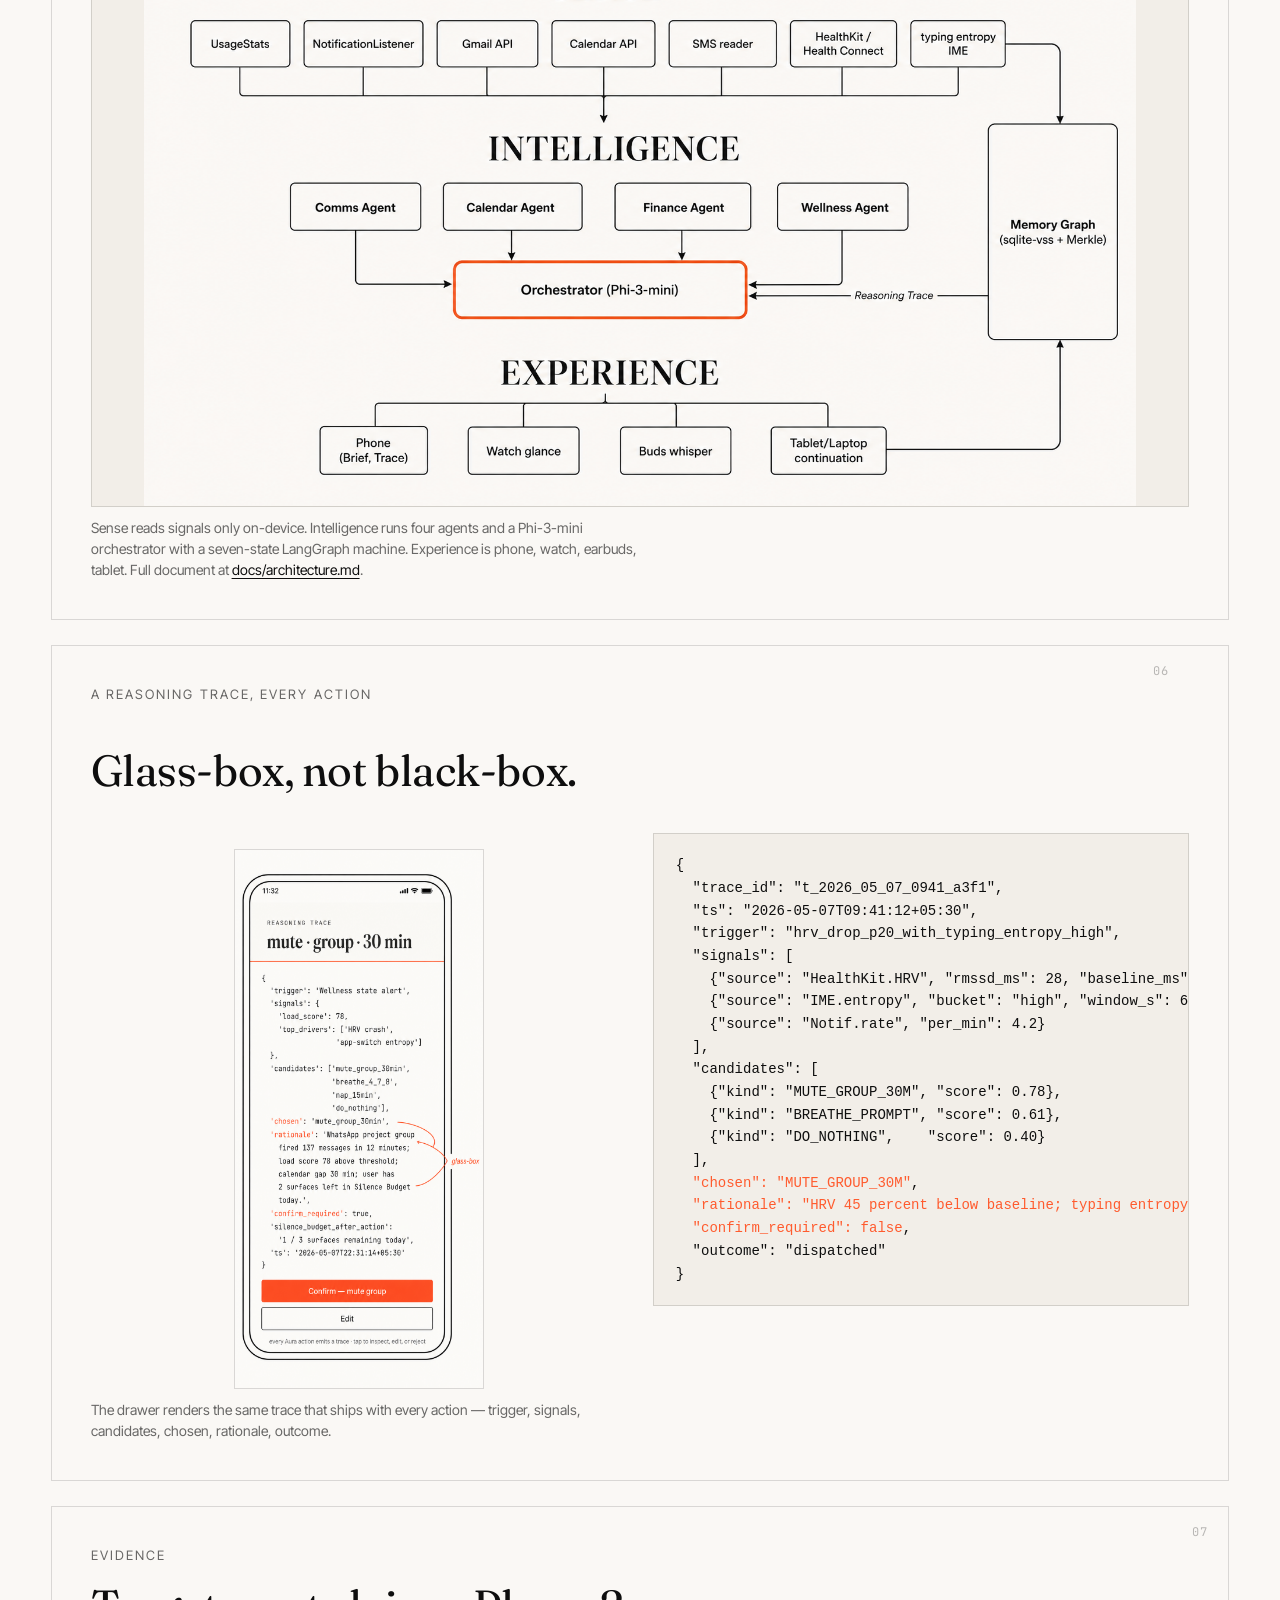
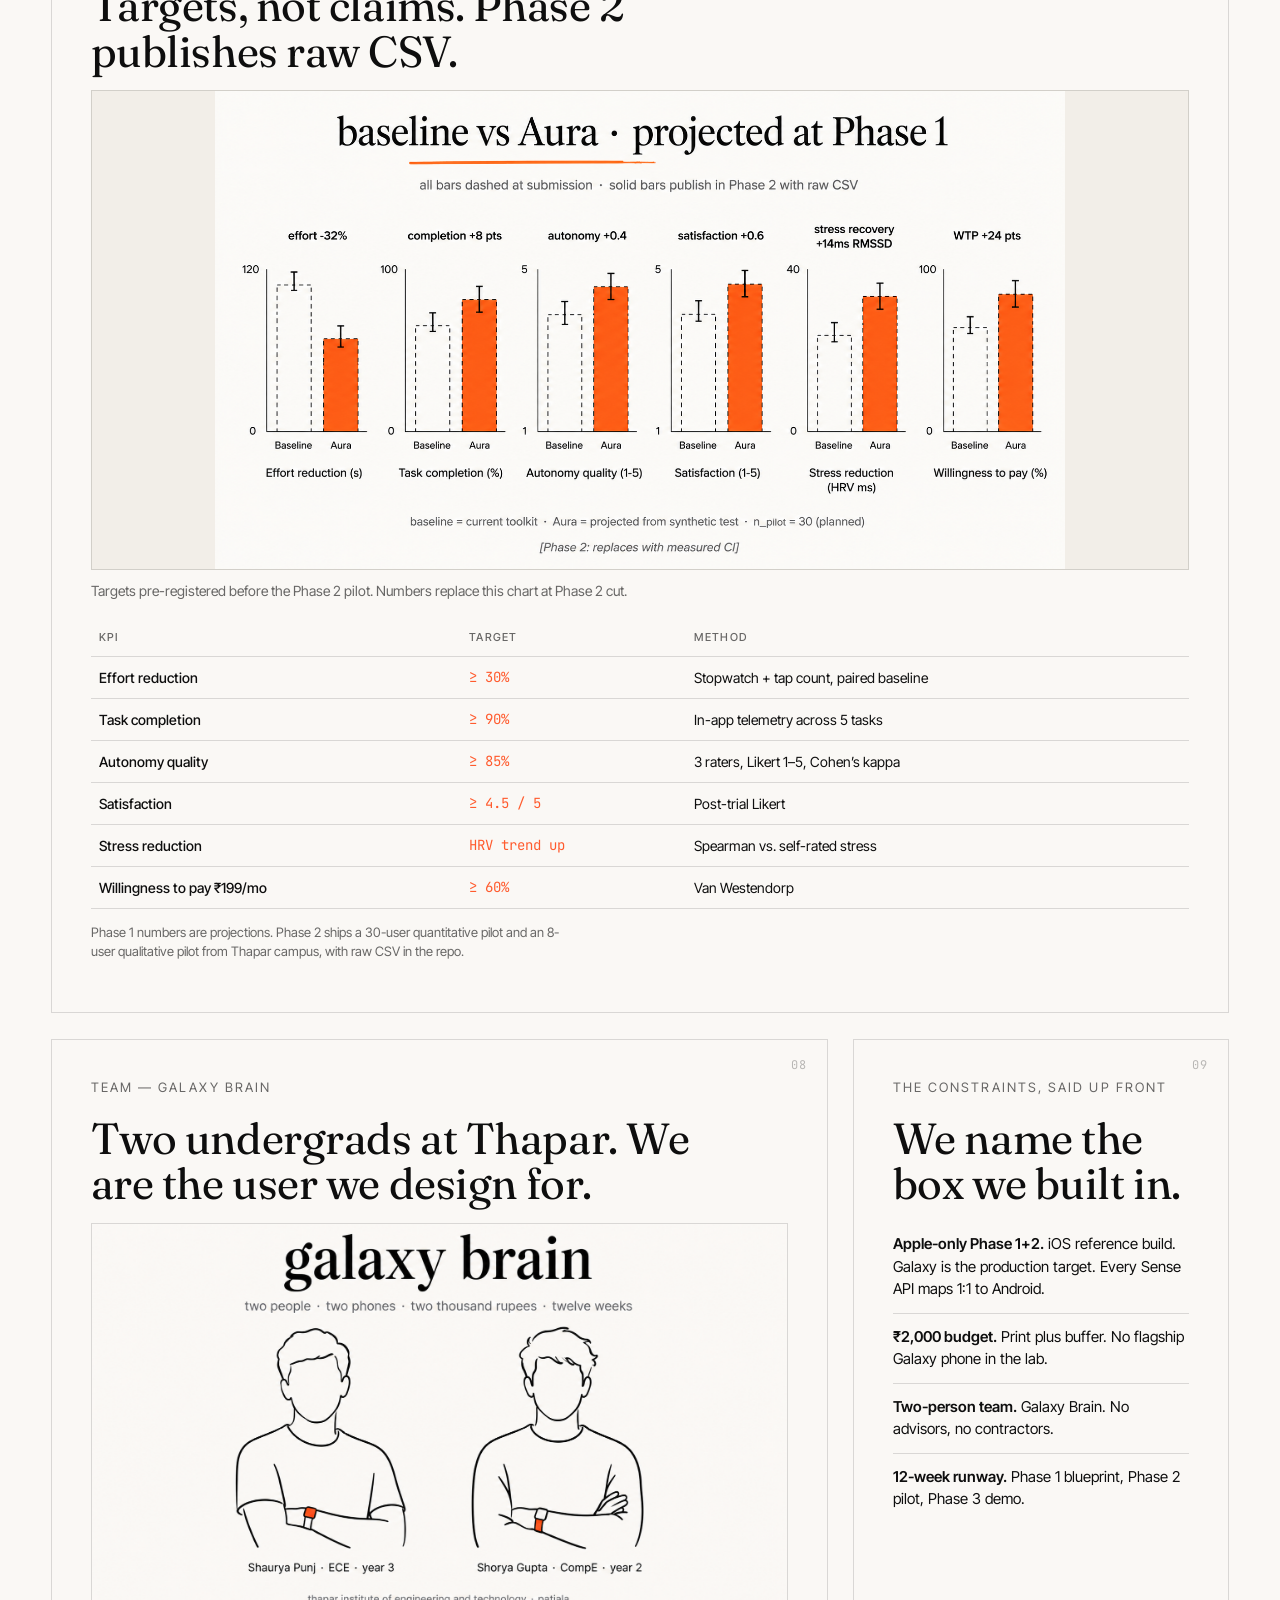
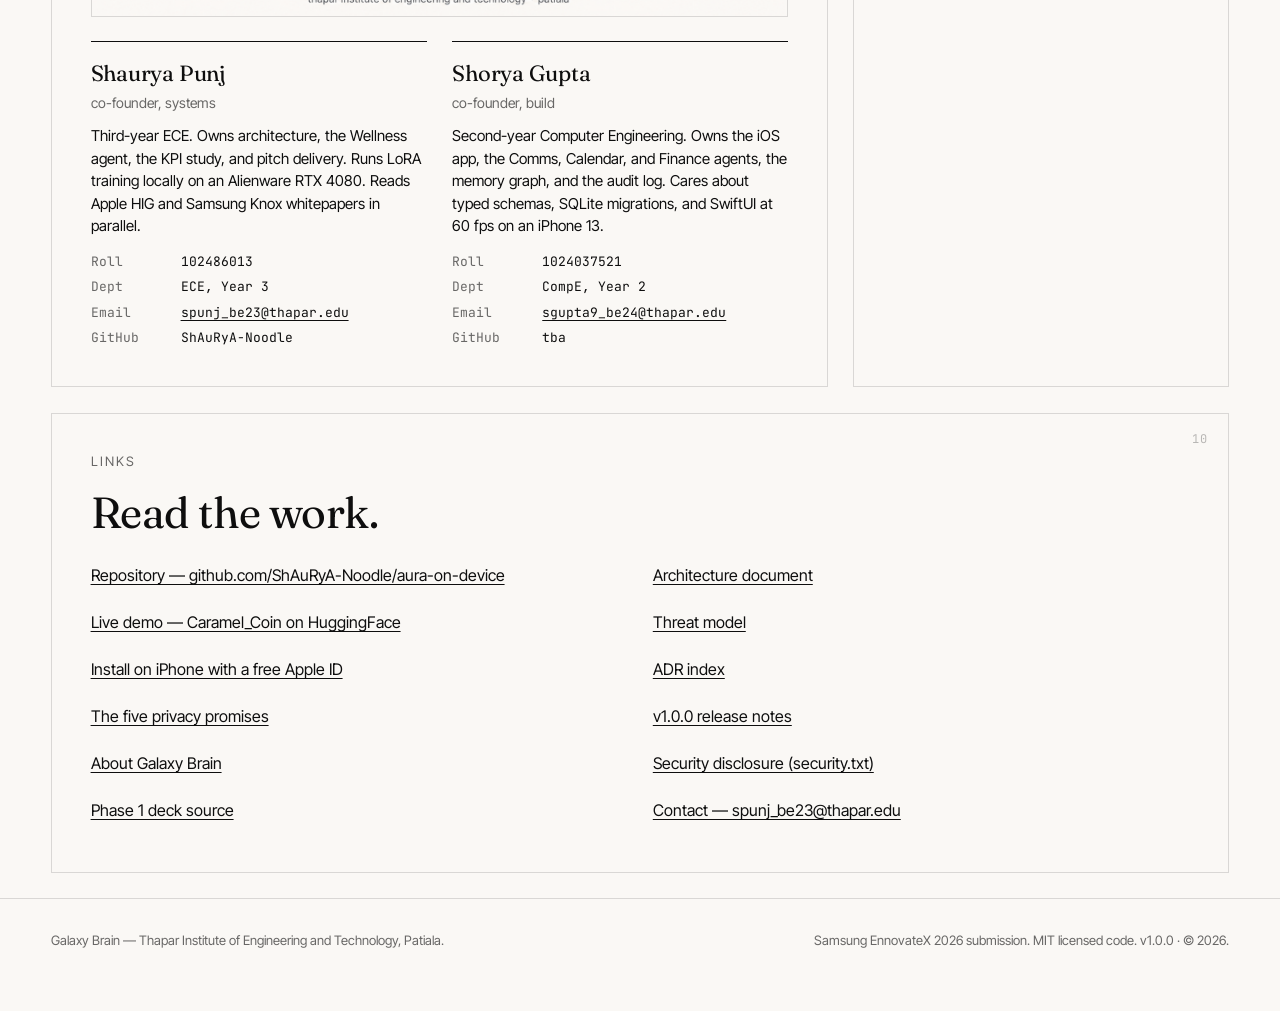
==== commit b08324c1: "docs: rebrand to aura-on-device and fix broken asset paths The repo was renamed from Combobulating t" ====
--- a/docs/site/index.html
+++ b/docs/site/index.html
@@ -11,7 +11,7 @@
 <meta property="og:image" content="assets/aura_01_brand_identity_board.png" />
 <meta property="og:type" content="website" />
 <meta name="twitter:card" content="summary_large_image" />
-<link rel="canonical" href="https://shaurya-noodle.github.io/Combobulating/" />
+<link rel="canonical" href="https://shaurya-noodle.github.io/aura-on-device/" />
 <link rel="icon" type="image/svg+xml" href="assets/aura_logo.svg" />
 <link rel="preconnect" href="https://fonts.googleapis.com" />
 <link rel="preconnect" href="https://fonts.gstatic.com" crossorigin />
@@ -246,7 +246,7 @@
     <span class="kicker">links</span>
     <h2 id="links-title">Read the work.</h2>
     <ul class="links">
-      <li><a href="https://github.com/ShAuRyA-Noodle/Combobulating">Repository &mdash; github.com/ShAuRyA-Noodle/Combobulating</a></li>
+      <li><a href="https://github.com/ShAuRyA-Noodle/aura-on-device">Repository &mdash; github.com/ShAuRyA-Noodle/aura-on-device</a></li>
       <li><a href="https://huggingface.co/spaces/Shaurya-Noodle/Caramel_Coin">Live demo &mdash; Caramel_Coin on HuggingFace</a></li>
       <li><a href="install.html">Install on iPhone with a free Apple ID</a></li>
       <li><a href="privacy.html">The five privacy promises</a></li>
